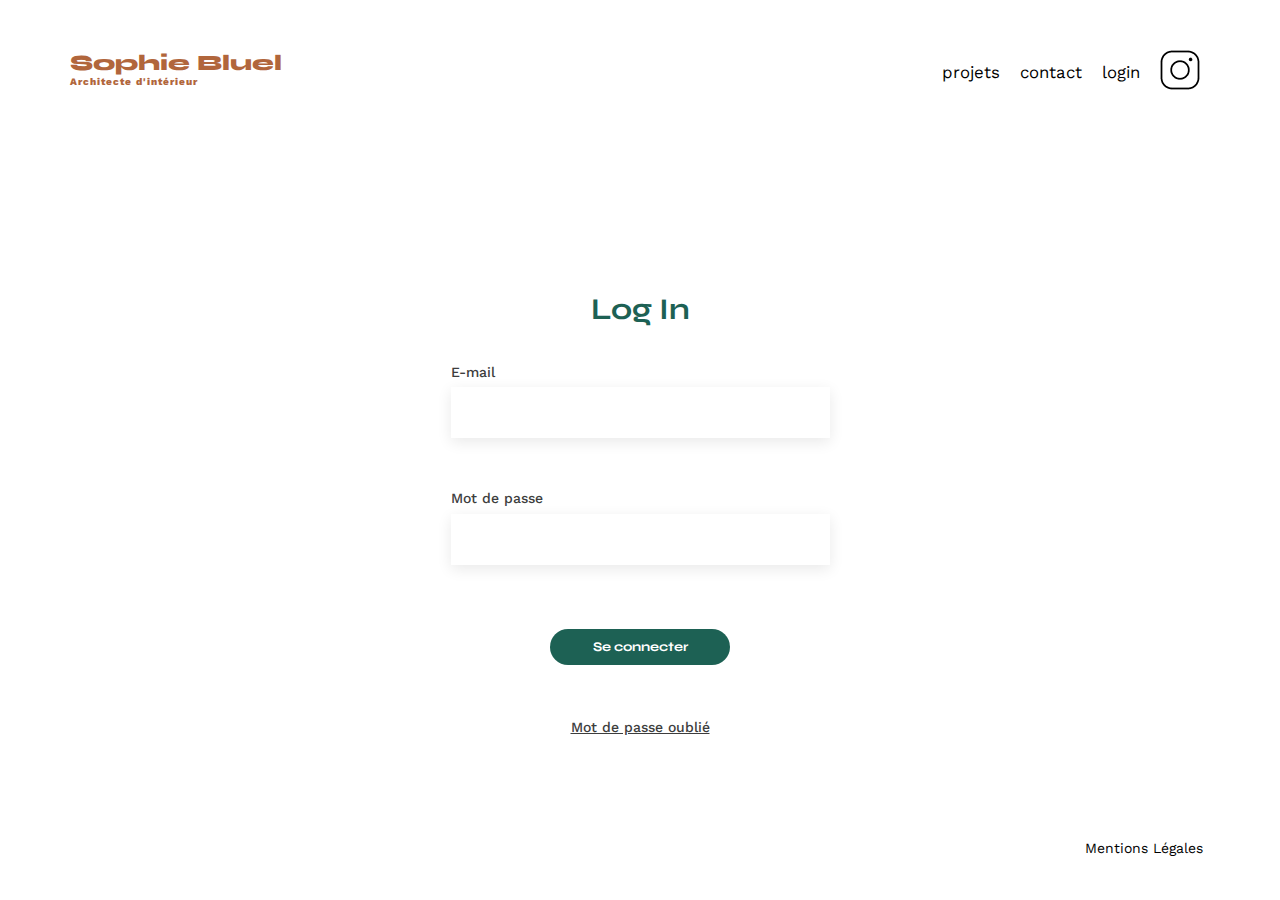
==== FrontEnd/login.html @ 28623b50 "Update homepage and create login page from scratch" ====
<!DOCTYPE html>
<html lang="fr">
  <head>
    <meta charset="UTF-8" />
    <title>Sophie Bluel - Architecte d'intérieur</title>
    <meta name="viewport" content="width=device-width, initial-scale=1.0" />
    <link rel="preconnect" href="https://fonts.googleapis.com" />
    <link rel="preconnect" href="https://fonts.gstatic.com" crossorigin />
    <link
      href="https://fonts.googleapis.com/css2?family=Syne:wght@700;800&family=Work+Sans&display=swap"
      rel="stylesheet"
    />
    <meta name="description" content="" />
    <link rel="stylesheet" href="./assets/css/login.css" />
    <script src="./assets/js/app.js" defer></script>
  </head>
  <body>
    <header>
      <h1>Sophie Bluel <span>Architecte d'intérieur</span></h1>
      <nav>
        <ul>
          <li>projets</li>
          <li>contact</li>
          <li>login</li>
          <li><img src="./assets/icons/instagram.png" alt="Instagram" /></li>
        </ul>
      </nav>
    </header>

    <main>
      <div class="login">
        <h2>Log In</h2>
        <form>
          <label for="email">E-mail</label>
          <input type="email" id="email" required />
          <label for="password">Mot de passe</label>
          <input type="password" id="password" required />
          <button type="submit" class="btnPrimary">Se connecter</button>
        </form>
        <a href="#" class="forgetPassword">Mot de passe oublié</a>
      </div>
    </main>

    <footer>
      <nav>
        <ul>
          <li>Mentions Légales</li>
        </ul>
      </nav>
    </footer>
  </body>
</html>
---- FrontEnd/assets/css/login.css ----
@import "./index.css";

body {
  min-height: 100vh;
  display: flex;
  flex-direction: column;
  justify-content: space-between;
}

header {
  width: 100%;
}

main {
  margin-top: 0px;
}

.login {
  min-width: 500px;
  height: 400px;
  display: flex;
  flex-direction: column;
  align-items: center;
}

.login h2 {
  margin-bottom: 37px;
}

.login form {
  display: flex;
  flex-direction: column;
  margin-bottom: 28px;
}

form label,
.forgetPassword {
  color: #3d3d3d;
  font-size: 14px;
  font-weight: 500;
  line-height: 16.42px;
  margin-bottom: 7px;
}

#email,
#password {
  width: 379px;
  height: 51px;
  box-shadow: 0px 4px 14px 0px #00000017;
}

#email {
  margin-bottom: 52px;
}

#password {
  margin-bottom: 37px;
}

.btn {
  min-height: auto;
}

.forgetPassword {
    
    text-decoration-line: underline;
    
}

footer {
  width: 100%;
}
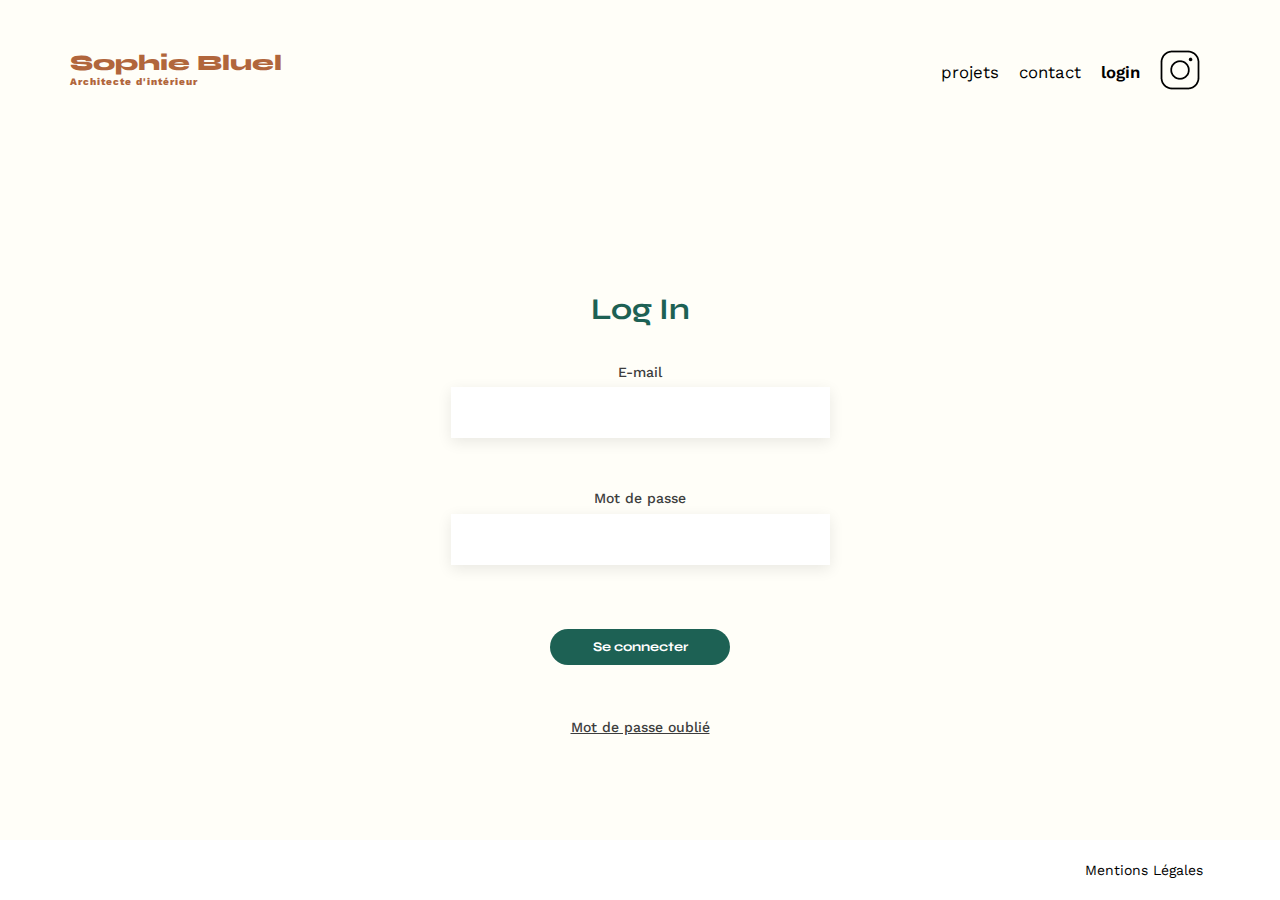
==== commit 37e657a3: "update html architecture with some css" ====
--- a/FrontEnd/login.html
+++ b/FrontEnd/login.html
@@ -19,9 +19,9 @@
       <h1>Sophie Bluel <span>Architecte d'intérieur</span></h1>
       <nav>
         <ul>
-          <li>projets</li>
-          <li>contact</li>
-          <li>login</li>
+          <li><a href="/index.html#portfolio">projets</a></li>
+          <li><a href="/index.html#contact">contact</a></li>
+          <li><a href="/login.html">login</a></li>
           <li><img src="./assets/icons/instagram.png" alt="Instagram" /></li>
         </ul>
       </nav>
--- a/FrontEnd/assets/css/login.css
+++ b/FrontEnd/assets/css/login.css
@@ -2,21 +2,25 @@
 
 body {
   min-height: 100vh;
-  display: flex;
-  flex-direction: column;
-  justify-content: space-between;
+
 }
 
-header {
+
+
+header nav ul li:nth-child(3) {
+  font-weight: 600;
+}
+
+main {
+  display: flex;
+  align-items: center;
+  justify-content: center;
+  margin-top: 0px;
   width: 100%;
 }
 
-main {
-  margin-top: 0px;
-}
-
 .login {
-  min-width: 500px;
+  width: 80%;
   height: 400px;
   display: flex;
   flex-direction: column;
@@ -28,8 +32,10 @@
 }
 
 .login form {
+  width: 100%;
   display: flex;
   flex-direction: column;
+  align-items: center;
   margin-bottom: 28px;
 }
 
@@ -44,7 +50,8 @@
 
 #email,
 #password {
-  width: 379px;
+  width: 100%;
+  max-width: 379px;
   height: 51px;
   box-shadow: 0px 4px 14px 0px #00000017;
 }
@@ -62,11 +69,5 @@
 }
 
 .forgetPassword {
-    
-    text-decoration-line: underline;
-    
-}
-
-footer {
-  width: 100%;
-}
+  text-decoration-line: underline;
+}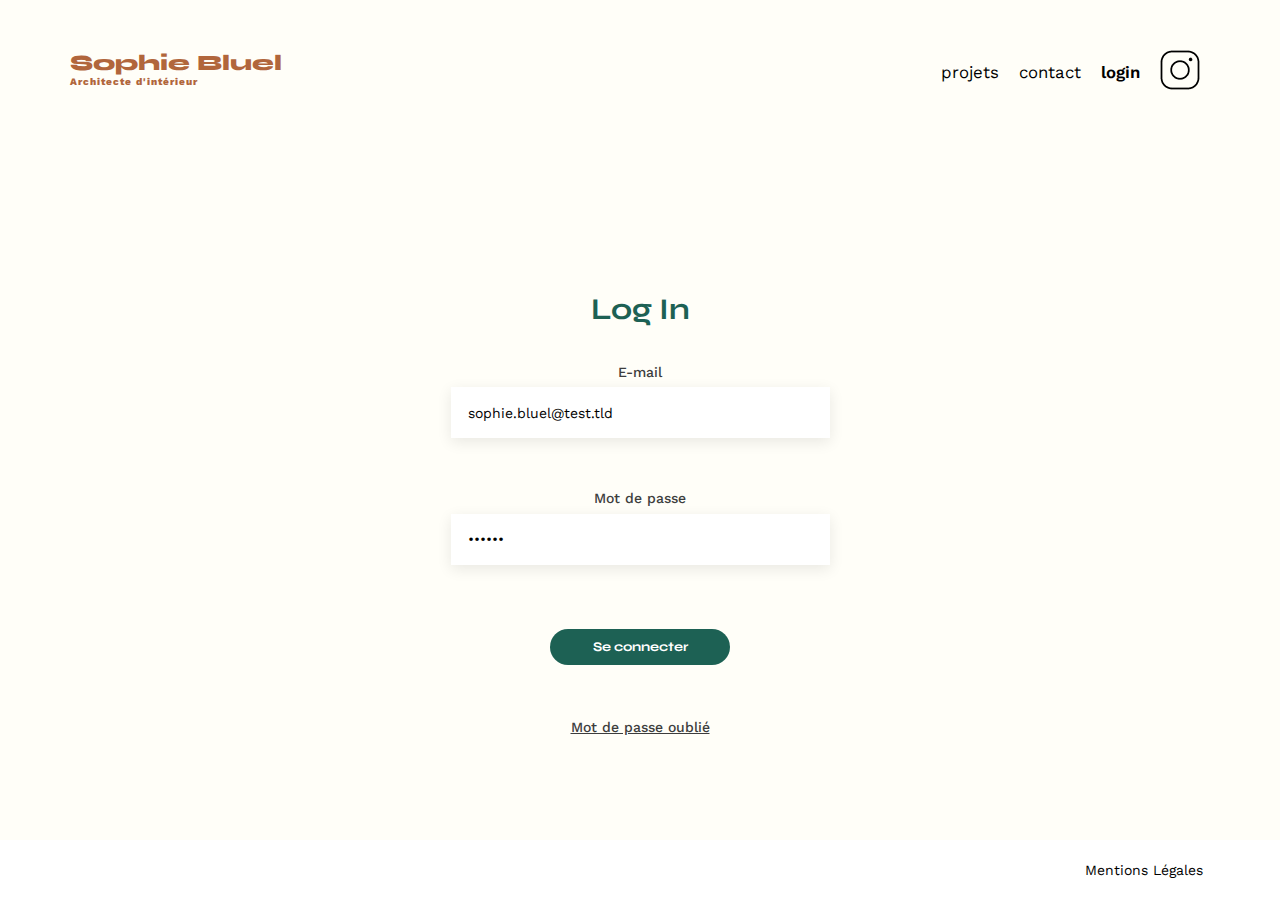
==== commit 76c26cce: "Completed login and logout functions with modal display for handling messages and errors" ====
--- a/FrontEnd/login.html
+++ b/FrontEnd/login.html
@@ -11,8 +11,8 @@
       rel="stylesheet"
     />
     <meta name="description" content="" />
-    <link rel="stylesheet" href="./assets/css/login.css" />
-    <script src="./assets/js/app.js" defer></script>
+    <link rel="stylesheet" href="./css/login.css" />
+    <script src="./js/login.js" defer></script>
   </head>
   <body>
     <header>
@@ -32,12 +32,28 @@
         <h2>Log In</h2>
         <form>
           <label for="email">E-mail</label>
-          <input type="email" id="email" required />
+          <input
+            type="email"
+            id="email"
+            value="sophie.bluel@test.tld"
+            required
+          />
           <label for="password">Mot de passe</label>
-          <input type="password" id="password" required />
-          <button type="submit" class="btnPrimary">Se connecter</button>
+          <input type="password" id="password" value="S0phie" required />
+          <button type="button" id="login" class="btnPrimary">
+            Se connecter
+          </button>
         </form>
         <a href="#" class="forgetPassword">Mot de passe oublié</a>
+      </div>
+      <div class="modalMessage ">
+        <div class="modalMessageContent">
+          <p>
+            Votre compte a été créé avec succès. Vous pouvez vous connecter
+            maintenant.
+          </p>
+          <button class="btnPrimary closeModal">Fermer</button>
+        </div>
       </div>
     </main>
 
--- a/FrontEnd/css/login.css
+++ b/FrontEnd/css/login.css
@@ -0,0 +1,111 @@
+@import "./index.css";
+
+body {
+  min-height: 100vh;
+  position: relative;
+}
+
+header nav ul li:nth-child(3) {
+  font-weight: 600;
+}
+
+main {
+  display: flex;
+  flex-direction: column;
+  align-items: center;
+  justify-content: center;
+  margin-top: 0px;
+  width: 100%;
+}
+
+.login {
+  width: 80%;
+  height: 400px;
+  display: flex;
+  flex-direction: column;
+  align-items: center;
+  transition: all 0.3s ease;
+}
+
+.login h2 {
+  margin-bottom: 37px;
+}
+
+.login form {
+  width: 100%;
+  display: flex;
+  flex-direction: column;
+  align-items: center;
+  margin-bottom: 28px;
+}
+
+form label,
+.forgetPassword {
+  color: #3d3d3d;
+  font-size: 14px;
+  font-weight: 500;
+  line-height: 16.42px;
+  margin-bottom: 7px;
+}
+
+#email,
+#password {
+  width: 100%;
+  max-width: 379px;
+  height: 51px;
+  box-shadow: 0px 4px 14px 0px #00000017;
+  font-family: "Work Sans";
+  font-size: 14px;
+  font-weight: 400;
+  line-height: 16.42px;
+  padding-left: 17px;
+}
+
+#email {
+  margin-bottom: 52px;
+}
+
+#password {
+  margin-bottom: 37px;
+}
+
+.btn {
+  min-height: auto;
+}
+
+.forgetPassword {
+  text-decoration-line: underline;
+}
+
+.modalMessage {
+  position: fixed;
+  top: 50%;
+  left: 50%;
+  transform: translate(-50%, -50%) scale(0.5);
+  opacity: 0;
+  visibility: hidden;
+  transition: all 0.3s ease-out;
+  padding: 20px;
+  background: white;
+  border-radius: 10px;
+  box-shadow: 0 4px 10px rgba(0, 0, 0, 0.25);
+}
+
+.show {
+  transform: translate(-50%, -50%) scale(1);
+  opacity: 1;
+  visibility: visible;
+}
+
+.modalMessageContent {
+  font-family: "Work Sans";
+  font-size: 18px;
+  display: flex;
+  flex-direction: column;
+  align-items: center;
+  justify-content: space-evenly;
+  background-color: #fff;
+  min-width: 200px;
+  min-height: 200px;
+  border-radius: 10px;
+}
